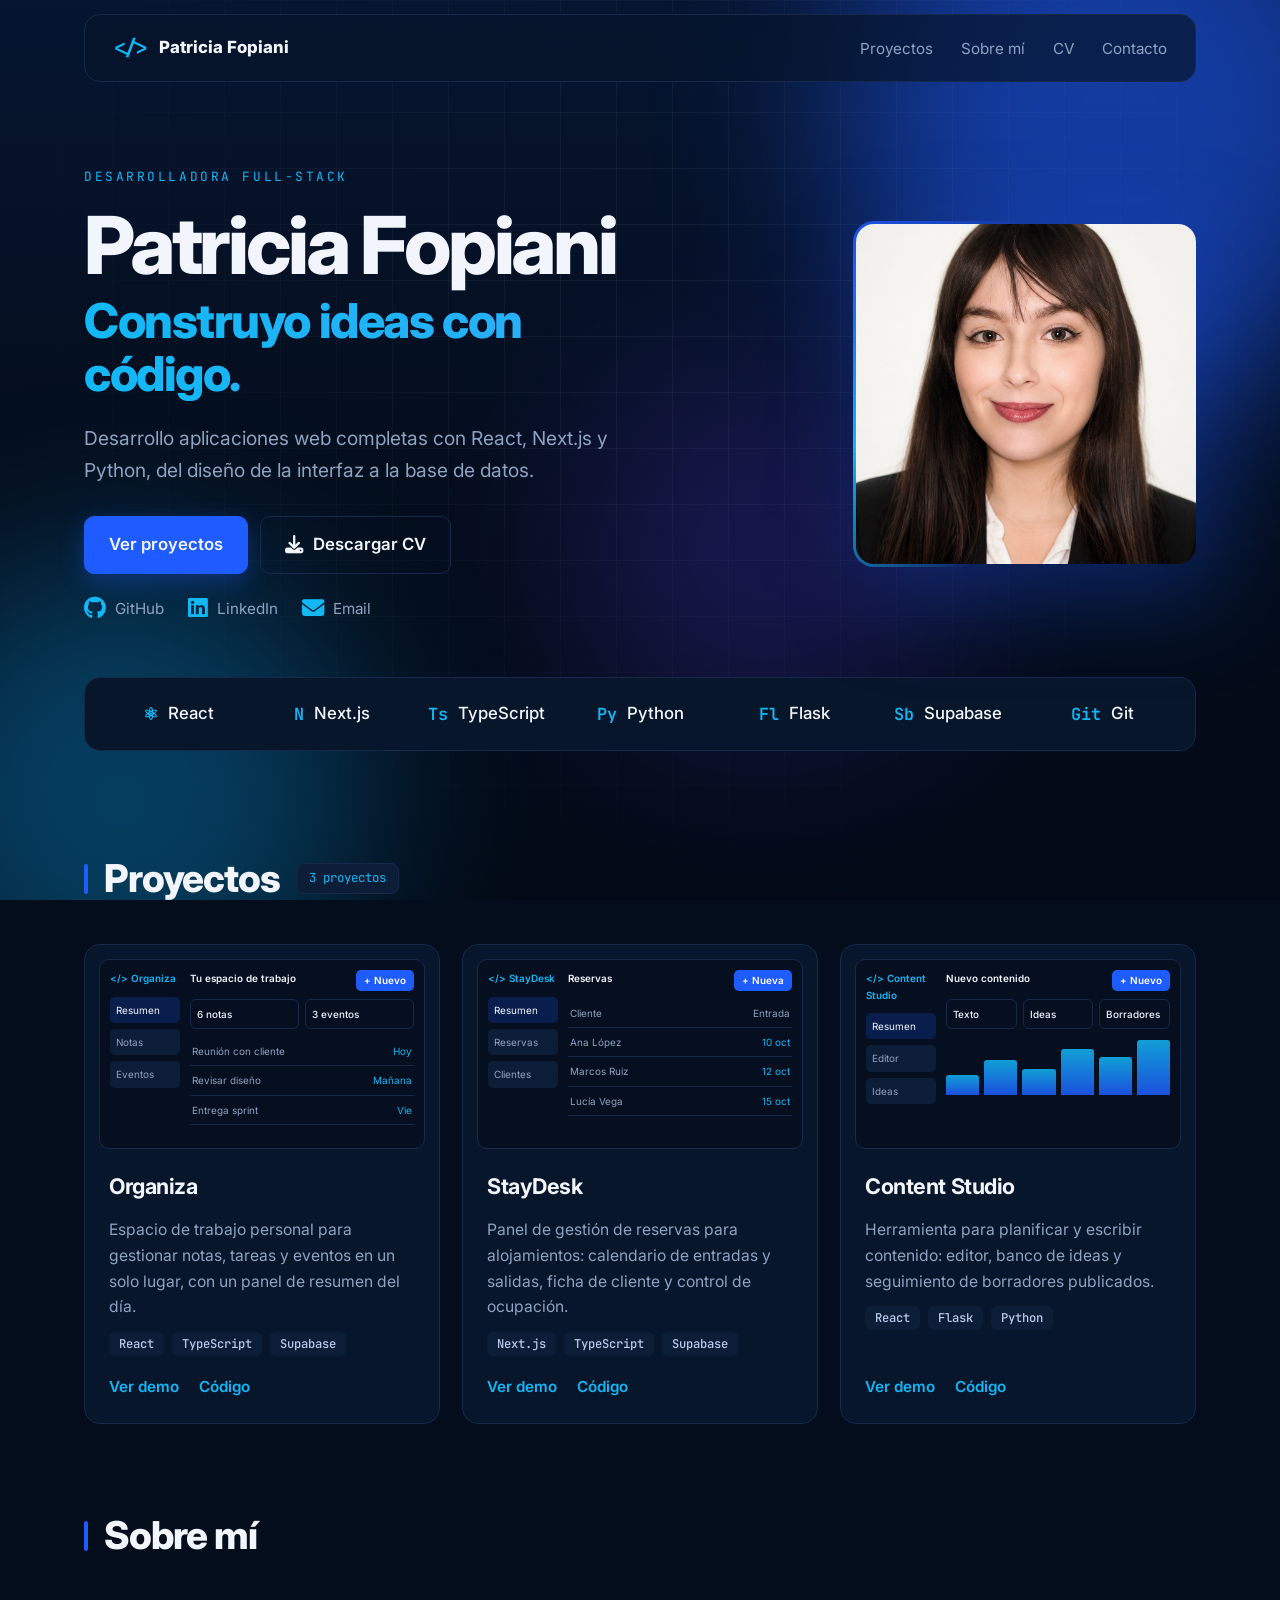
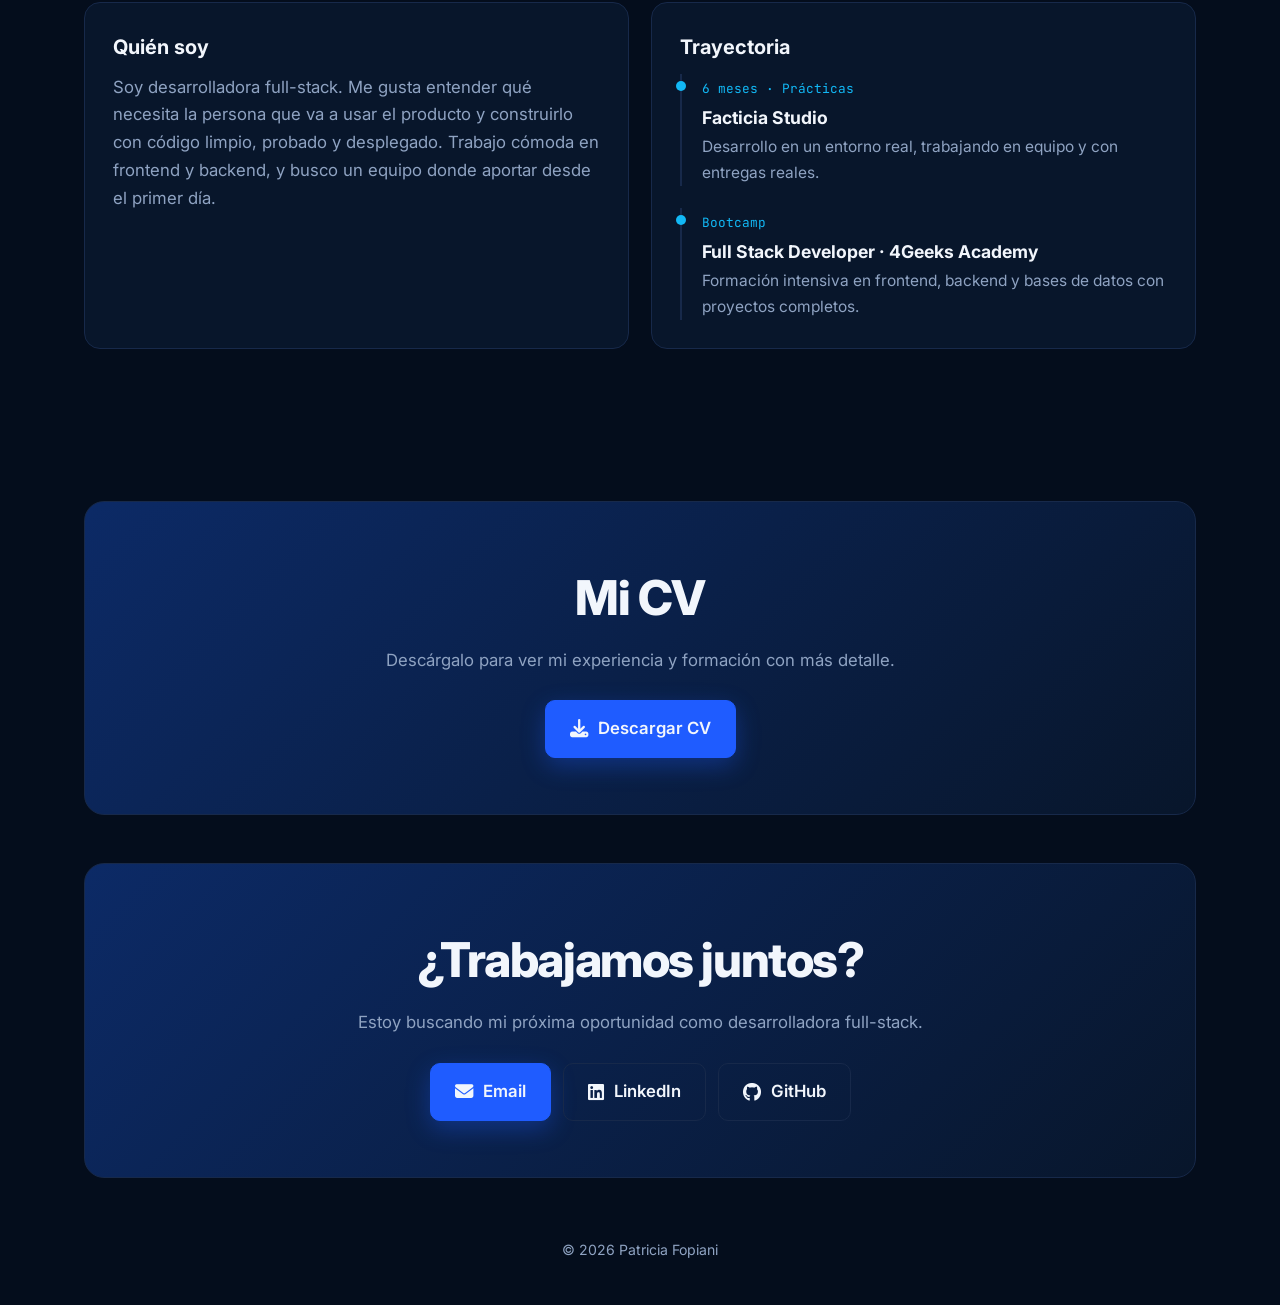
==== index.html @ 93103466 "Add files via upload" ====
<!DOCTYPE html>
<html lang="es">
<head>
  <meta charset="utf-8">
  <meta name="viewport" content="width=device-width, initial-scale=1">

  <title>Patricia Fopiani · Desarrolladora Full-Stack</title>

  <meta name="description" content="Portfolio de Patricia Fopiani, desarrolladora full-stack con React, Next.js, TypeScript, Python y Flask.">

  <link rel="stylesheet" href="https://fonts.googleapis.com/css2?family=Inter:wght@400;500;600;800&family=JetBrains+Mono:wght@400;500&display=swap">

  <!-- Iconos de GitHub, LinkedIn y Email -->
  <link rel="stylesheet" href="https://cdnjs.cloudflare.com/ajax/libs/font-awesome/6.7.2/css/all.min.css">

<style>
:root {
  --bg: #040d1c;
  --panel: #08162b;
  --panel2: #0c1d38;
  --line: #17294a;
  --ink: #f2f6fc;
  --muted: #8fa3c2;
  --cy: #12b8f5;
  --bl: #1f5cff;
  --r: 16px;
}

* {
  box-sizing: border-box;
  margin: 0;
}

html {
  scroll-behavior: smooth;
  scroll-padding-top: 90px;
}

body {
  background: var(--bg);
  color: var(--ink);
  font: 400 1.05rem/1.65 Inter, system-ui, sans-serif;
}

a {
  color: inherit;
  text-decoration: none;
}

:focus-visible {
  outline: 3px solid var(--cy);
  outline-offset: 3px;
  border-radius: 8px;
}

.mono {
  font-family: "JetBrains Mono", monospace;
}

.wrap {
  max-width: 1160px;
  margin: 0 auto;
  padding: 0 24px;
}

/* NAVEGACIÓN */

.nav {
  position: sticky;
  top: 14px;
  z-index: 5;
  margin-top: 14px;
  display: flex;
  justify-content: space-between;
  align-items: center;
  padding: 16px 28px;
  background: #06142bb3;
  backdrop-filter: blur(12px);
  border: 1px solid var(--line);
  border-radius: var(--r);
}

.logo {
  display: flex;
  align-items: center;
  gap: 10px;
  font-weight: 800;
}

.logo b {
  color: var(--cy);
  font-family: "JetBrains Mono", monospace;
  font-size: 1.3rem;
}

.nav ul {
  display: flex;
  gap: 28px;
  list-style: none;
  padding: 0;
  font-size: .95rem;
  color: var(--muted);
}

.nav ul a:hover {
  color: var(--ink);
}

/* PRESENTACIÓN */

.hero {
  display: grid;
  grid-template-columns: 1.25fr 1fr;
  gap: 48px;
  align-items: center;
  padding: 84px 0 56px;
}

.tag {
  color: var(--cy);
  font-size: .8rem;
  letter-spacing: .2em;
  text-transform: uppercase;
}

.hero h1 {
  font-size: clamp(2.8rem, 7vw, 5rem);
  font-weight: 800;
  letter-spacing: -.04em;
  line-height: 1;
  margin: 18px 0 10px;
}

.hero h2 {
  font-size: clamp(1.8rem, 4.2vw, 3rem);
  font-weight: 800;
  letter-spacing: -.03em;
  line-height: 1.1;
  background: linear-gradient(90deg, var(--cy), #4aa3ff);
  background-size: 200% 100%;
  -webkit-background-clip: text;
  background-clip: text;
  color: transparent;
}

.hero p {
  color: var(--muted);
  font-size: 1.2rem;
  margin: 22px 0 30px;
  max-width: 44ch;
}

/* BOTONES */

.btns {
  display: flex;
  flex-wrap: wrap;
  gap: 12px;
}

.btn {
  display: inline-flex;
  align-items: center;
  justify-content: center;
  gap: 10px;
  padding: 14px 24px;
  border-radius: 10px;
  border: 1px solid var(--line);
  font-weight: 600;
  transition: transform .15s, border-color .15s;
}

.btn:hover {
  transform: translateY(-2px);
  border-color: var(--cy);
}

.btn.p {
  background: var(--bl);
  border-color: var(--bl);
  box-shadow: 0 8px 24px #1f5cff55;
}

.btn i {
  font-size: 1.15rem;
}

/* REDES SOCIALES */

.social {
  display: flex;
  flex-wrap: wrap;
  align-items: center;
  gap: 24px;
  margin-top: 22px;
}

.social a {
  display: inline-flex;
  align-items: center;
  gap: 9px;
  color: var(--muted);
  font-size: .95rem;
  transition: color .2s, transform .2s;
}

.social a i {
  font-size: 1.4rem;
  color: var(--cy);
}

.social a:hover {
  color: var(--ink);
  transform: translateY(-3px);
}

/* FOTO */

.photo {
  justify-self: end;
  width: 100%;
  max-width: 340px;
  aspect-ratio: 1;
  border-radius: 18px;
  position: relative;
  overflow: visible;
}

@property --a {
  syntax: "<angle>";
  inherits: false;
  initial-value: 0deg;
}

.photo:before {
  content: "";
  position: absolute;
  inset: -3px;
  border-radius: 21px;
  background: conic-gradient(
    from var(--a),
    transparent 0 55%,
    var(--cy),
    var(--bl),
    transparent
  );
  animation: spin 6s linear infinite;
}

.photo:after {
  content: "";
  position: absolute;
  inset: 8% -6% -8% 6%;
  z-index: -1;
  background: #1f5cff55;
  filter: blur(50px);
}

.photo img {
  position: relative;
  z-index: 1;
  width: 100%;
  height: 100%;
  object-fit: cover;
  display: block;
  border-radius: 18px;
}

/* TECNOLOGÍAS */

.stack {
  display: grid;
  grid-template-columns: repeat(auto-fit, minmax(130px, 1fr));
  gap: 12px;
  padding: 22px;
  background: var(--panel);
  border: 1px solid var(--line);
  border-radius: var(--r);
  margin-bottom: 24px;
}

.stack span {
  display: flex;
  align-items: center;
  justify-content: center;
  gap: 10px;
  font-weight: 500;
  transition: transform .2s, color .2s;
}

.stack span:hover {
  transform: translateY(-3px);
  color: var(--cy);
}

.stack i {
  font: 600 1.05rem "JetBrains Mono", monospace;
  color: var(--cy);
  font-style: normal;
}

/* SECCIONES */

section {
  padding: 72px 0 8px;
}

.h {
  display: flex;
  align-items: center;
  gap: 16px;
  margin-bottom: 34px;
}

.h:before {
  content: "";
  width: 4px;
  height: 30px;
  background: var(--bl);
  border-radius: 2px;
}

.h h2 {
  font-size: clamp(1.8rem, 3.6vw, 2.4rem);
  font-weight: 800;
  letter-spacing: -.03em;
}

.pill {
  font-size: .78rem;
  padding: 4px 12px;
  border: 1px solid var(--line);
  border-radius: 8px;
  color: var(--cy);
  background: var(--panel2);
}

/* PROYECTOS */

.grid {
  display: grid;
  grid-template-columns: repeat(auto-fit, minmax(320px, 1fr));
  gap: 22px;
}

.card {
  position: relative;
  overflow: hidden;
  background: var(--panel);
  border: 1px solid var(--line);
  border-radius: var(--r);
  padding: 14px;
  display: flex;
  flex-direction: column;
  transition: transform .3s, border-color .3s,
              box-shadow .3s, opacity .7s;
}

.card:before {
  content: "";
  position: absolute;
  inset: 0;
  pointer-events: none;
  opacity: 0;
  transition: opacity .25s;
  background: radial-gradient(
    300px circle at var(--mx, 50%) var(--my, 50%),
    #12b8f51f,
    transparent 70%
  );
}

.card:hover:before {
  opacity: 1;
}

.card:hover {
  transform: translateY(-6px);
  border-color: var(--cy);
  box-shadow: 0 20px 50px #0008;
}

.mock {
  display: grid;
  grid-template-columns: 70px 1fr;
  gap: 10px;
  background: #050f20;
  border: 1px solid var(--line);
  border-radius: 10px;
  padding: 10px;
  font-size: .62rem;
  color: var(--muted);
  height: 190px;
  overflow: hidden;
}

.mock .sb {
  display: flex;
  flex-direction: column;
  gap: 6px;
}

.mock .sb em {
  font-style: normal;
  color: var(--cy);
  font-weight: 600;
  margin-bottom: 4px;
}

.mock .sb s {
  text-decoration: none;
  padding: 5px 6px;
  border-radius: 5px;
  background: var(--panel2);
}

.mock .sb s:first-of-type {
  background: #1f5cff33;
  color: var(--ink);
}

.mock .top {
  display: flex;
  justify-content: space-between;
  color: var(--ink);
  font-weight: 600;
  margin-bottom: 8px;
}

.mock .top u {
  text-decoration: none;
  background: var(--bl);
  color: #fff;
  padding: 2px 8px;
  border-radius: 5px;
}

.kp {
  display: flex;
  gap: 6px;
  margin-bottom: 8px;
}

.kp b {
  flex: 1;
  padding: 6px;
  border: 1px solid var(--line);
  border-radius: 6px;
  color: var(--ink);
  font-weight: 500;
}

.row {
  display: flex;
  justify-content: space-between;
  padding: 6px 2px;
  border-bottom: 1px solid var(--line);
}

.row i {
  font-style: normal;
  color: var(--cy);
}

.bars {
  display: flex;
  align-items: flex-end;
  gap: 5px;
  height: 58px;
  margin-top: 6px;
}

.bars span {
  flex: 1;
  background: linear-gradient(var(--cy), var(--bl));
  border-radius: 3px 3px 0 0;
  opacity: .85;
}

.body {
  padding: 20px 10px 10px;
  display: flex;
  flex-direction: column;
  gap: 12px;
  flex: 1;
}

.body h3 {
  font-size: 1.35rem;
  letter-spacing: -.02em;
}

.body p {
  color: var(--muted);
  font-size: .98rem;
}

.chips {
  display: flex;
  flex-wrap: wrap;
  gap: 8px;
  list-style: none;
  padding: 0;
}

.chips li {
  font: 500 .76rem "JetBrains Mono", monospace;
  padding: 4px 10px;
  border-radius: 6px;
  background: var(--panel2);
  color: #b9cbea;
}

.links {
  display: flex;
  gap: 20px;
  margin-top: auto;
  padding-top: 6px;
  font-weight: 600;
  font-size: .95rem;
}

.links a {
  color: var(--cy);
}

.links a:hover {
  text-decoration: underline;
}

/* SOBRE MÍ */

.two {
  display: grid;
  grid-template-columns: 1fr 1fr;
  gap: 22px;
}

.box {
  background: var(--panel);
  border: 1px solid var(--line);
  border-radius: var(--r);
  padding: 28px;
}

.box h3 {
  font-size: 1.25rem;
  margin-bottom: 10px;
}

.box p {
  color: var(--muted);
}

.tl {
  list-style: none;
  padding: 0;
  display: grid;
  gap: 22px;
}

.tl li {
  padding-left: 20px;
  border-left: 2px solid var(--line);
  position: relative;
}

.tl li:before {
  content: "";
  position: absolute;
  left: -6px;
  top: 7px;
  width: 10px;
  height: 10px;
  border-radius: 50%;
  background: var(--cy);
}

.tl time {
  font-size: .8rem;
  color: var(--cy);
}

.tl h4 {
  font-size: 1.1rem;
  margin: 2px 0;
}

.tl p {
  color: var(--muted);
  font-size: .97rem;
}

/* CV Y CONTACTO */

.cta {
  margin: 72px 0 32px;
  padding: 56px 36px;
  text-align: center;
  border: 1px solid var(--line);
  border-radius: 20px;
  background: linear-gradient(135deg, #0c2a66, #08162b);
}

.cta h2 {
  font-size: clamp(1.9rem, 4.4vw, 3rem);
  font-weight: 800;
  letter-spacing: -.03em;
  margin-bottom: 10px;
}

.cta p {
  color: var(--muted);
  margin-bottom: 26px;
}

.cta .btns {
  justify-content: center;
}

footer {
  padding: 20px 0 44px;
  color: var(--muted);
  font-size: .88rem;
  text-align: center;
}

/* FONDO ANIMADO */

.bg {
  position: fixed;
  inset: 0;
  z-index: -1;
  overflow: hidden;
  pointer-events: none;
  background: linear-gradient(
    180deg,
    #061530 0%,
    #040d1c 55%,
    #030a16 100%
  );
}

.bg i {
  position: absolute;
  border-radius: 50%;
  filter: blur(90px);
  opacity: .55;
}

.bg i:nth-child(1) {
  width: 560px;
  height: 560px;
  background: #1f5cff;
  top: -160px;
  right: -120px;
  animation: d1 22s ease-in-out infinite alternate;
}

.bg i:nth-child(2) {
  width: 480px;
  height: 480px;
  background: #0a8fd0;
  bottom: -140px;
  left: -120px;
  opacity: .38;
  animation: d2 26s ease-in-out infinite alternate;
}

.bg i:nth-child(3) {
  width: 380px;
  height: 380px;
  background: #5b3df5;
  top: 40%;
  left: 45%;
  opacity: .22;
  animation: d3 30s ease-in-out infinite alternate;
}

.bg:after {
  content: "";
  position: absolute;
  inset: 0;
  background-image:
    linear-gradient(#ffffff0d 1px, transparent 1px),
    linear-gradient(90deg, #ffffff0d 1px, transparent 1px);
  background-size: 56px 56px;
  -webkit-mask-image: radial-gradient(
    ellipse at 50% 30%, #000 10%, transparent 75%
  );
  mask-image: radial-gradient(
    ellipse at 50% 30%, #000 10%, transparent 75%
  );
}

/* BARRA DE PROGRESO */

.prog {
  position: fixed;
  top: 0;
  left: 0;
  height: 3px;
  width: 100%;
  transform-origin: 0 50%;
  transform: scaleX(0);
  background: linear-gradient(90deg, var(--cy), var(--bl));
  z-index: 10;
}

/* ANIMACIONES */

@keyframes d1 {
  to { transform: translate(-120px, 160px); }
}

@keyframes d2 {
  to { transform: translate(160px, -120px); }
}

@keyframes d3 {
  to { transform: translate(-200px, -80px); }
}

@keyframes spin {
  to { --a: 360deg; }
}

@keyframes up {
  from {
    opacity: 0;
    transform: translateY(24px);
  }
  to {
    opacity: 1;
    transform: none;
  }
}

@keyframes sh {
  to { background-position: 100% 0; }
}

.hero .tag,
.hero h1,
.hero h2,
.hero p,
.hero .btns,
.hero .social,
.photo {
  animation: up .8s cubic-bezier(.2,.7,.2,1) both;
}

.hero h1 { animation-delay: .1s; }
.hero h2 { animation-delay: .22s; }
.hero p { animation-delay: .34s; }
.hero .btns { animation-delay: .46s; }
.hero .social { animation-delay: .56s; }
.photo { animation-delay: .3s; }

.hero h2 {
  animation:
    up .8s .22s cubic-bezier(.2,.7,.2,1) both,
    sh 6s 1s ease-in-out infinite alternate;
}

.js .rv {
  opacity: 0;
  transform: translateY(28px);
  transition:
    opacity .7s ease,
    transform .7s cubic-bezier(.2,.7,.2,1);
  transition-delay: var(--d, 0s);
}

.js .rv.in {
  opacity: 1;
  transform: none;
}

/* RESPONSIVE */

@media (max-width: 820px) {
  .hero {
    grid-template-columns: 1fr;
    padding-top: 48px;
  }

  .photo {
    justify-self: start;
    order: -1;
    max-width: 260px;
  }

  .two {
    grid-template-columns: 1fr;
  }

  .nav ul {
    gap: 14px;
    font-size: .85rem;
  }

  .nav {
    padding: 14px 16px;
  }

  .logo span {
    display: none;
  }
}

@media (max-width: 480px) {
  .wrap {
    padding: 0 16px;
  }

  .nav ul {
    gap: 10px;
    font-size: .76rem;
  }

  .grid {
    grid-template-columns: minmax(0, 1fr);
  }

  .social {
    gap: 18px;
  }

  .cta {
    padding: 36px 20px;
  }
}

@media (prefers-reduced-motion: reduce) {
  html {
    scroll-behavior: auto;
  }

  .bg i,
  .photo:before,
  .hero * {
    animation: none !important;
  }

  .js .rv {
    opacity: 1;
    transform: none;
    transition: none;
  }

  .card,
  .card:hover {
    transform: none;
  }

  .btn {
    transition: none;
  }
}
</style>
</head>

<body>

<div class="bg" aria-hidden="true">
  <i></i><i></i><i></i>
</div>

<div class="prog" aria-hidden="true"></div>

<div class="wrap">

<header class="nav">
  <a class="logo" href="#top">
    <b>&lt;/&gt;</b>
    <span>Patricia Fopiani</span>
  </a>

  <nav aria-label="Principal">
    <ul>
      <li><a href="#proyectos">Proyectos</a></li>
      <li><a href="#sobre-mi">Sobre mí</a></li>
      <li><a href="#cv">CV</a></li>
      <li><a href="#contacto">Contacto</a></li>
    </ul>
  </nav>
</header>

<main id="top">

<!-- PRESENTACIÓN -->

<div class="hero">
  <div>
    <div class="tag mono">Desarrolladora full-stack</div>

    <h1>Patricia Fopiani</h1>

    <h2>Construyo ideas con código.</h2>

    <p>
      Desarrollo aplicaciones web completas con React,
      Next.js y Python, del diseño de la interfaz
      a la base de datos.
    </p>

    <div class="btns">
      <a class="btn p" href="#proyectos">
        Ver proyectos
      </a>

      <a class="btn" href="cv/CV-Patricia-Fopiani.pdf" download>
        <i class="fa-solid fa-download" aria-hidden="true"></i>
        Descargar CV
      </a>
    </div>

    <!-- REDES SOCIALES CORREGIDAS -->

    <div class="social">

      <a href="https://github.com/PatriciaFR2517"
         target="_blank"
         rel="noopener noreferrer">
        <i class="fa-brands fa-github" aria-hidden="true"></i>
        GitHub
      </a>

      <a href="https://www.linkedin.com/in/patricia-fopiani-rom%C3%A1n-66a415218/"
         target="_blank"
         rel="noopener noreferrer">
        <i class="fa-brands fa-linkedin" aria-hidden="true"></i>
        LinkedIn
      </a>

      <a href="mailto:patrifr2517@gmail.com">
        <i class="fa-solid fa-envelope" aria-hidden="true"></i>
        Email
      </a>

    </div>
  </div>

  <!-- FOTO: CONSERVA AQUÍ TU IMG ORIGINAL CON BASE64 -->
  <div class="photo">
    <img src="foto-patricia.jpg"
         alt="Retrato de Patricia Fopiani">
  </div>

</div>

<!-- TECNOLOGÍAS -->

<div class="stack" aria-label="Tecnologías">
  <span><i>⚛</i>React</span>
  <span><i>N</i>Next.js</span>
  <span><i>Ts</i>TypeScript</span>
  <span><i>Py</i>Python</span>
  <span><i>Fl</i>Flask</span>
  <span><i>Sb</i>Supabase</span>
  <span><i>Git</i>Git</span>
</div>

<!-- PROYECTOS -->

<section id="proyectos">

  <div class="h">
    <h2>Proyectos</h2>
    <span class="pill mono">3 proyectos</span>
  </div>

  <div class="grid">

    <!-- ORGANIZA -->

    <article class="card">
      <div class="mock" aria-hidden="true">
        <div class="sb">
          <em>&lt;/&gt; Organiza</em>
          <s>Resumen</s>
          <s>Notas</s>
          <s>Eventos</s>
        </div>

        <div>
          <div class="top">
            Tu espacio de trabajo <u>+ Nuevo</u>
          </div>

          <div class="kp">
            <b>6 notas</b>
            <b>3 eventos</b>
          </div>

          <div class="row">
            Reunión con cliente <i>Hoy</i>
          </div>

          <div class="row">
            Revisar diseño <i>Mañana</i>
          </div>

          <div class="row">
            Entrega sprint <i>Vie</i>
          </div>
        </div>
      </div>

      <div class="body">
        <h3>Organiza</h3>

        <p>
          Espacio de trabajo personal para gestionar
          notas, tareas y eventos en un solo lugar,
          con un panel de resumen del día.
        </p>

        <ul class="chips">
          <li>React</li>
          <li>TypeScript</li>
          <li>Supabase</li>
        </ul>

        <div class="links">
          <a href="proyectos/organiza.html">Ver demo</a>

          <a href="https://github.com/PatriciaFR2517/Organiza"
             target="_blank" rel="noopener noreferrer">
            Código
          </a>
        </div>
      </div>
    </article>

    <!-- STAYDESK -->

    <article class="card">
      <div class="mock" aria-hidden="true">
        <div class="sb">
          <em>&lt;/&gt; StayDesk</em>
          <s>Resumen</s>
          <s>Reservas</s>
          <s>Clientes</s>
        </div>

        <div>
          <div class="top">
            Reservas <u>+ Nueva</u>
          </div>

          <div class="row">
            <span>Cliente</span>
            <span>Entrada</span>
          </div>

          <div class="row">
            Ana López <i>10 oct</i>
          </div>

          <div class="row">
            Marcos Ruiz <i>12 oct</i>
          </div>

          <div class="row">
            Lucía Vega <i>15 oct</i>
          </div>
        </div>
      </div>

      <div class="body">
        <h3>StayDesk</h3>

        <p>
          Panel de gestión de reservas para alojamientos:
          calendario de entradas y salidas, ficha de
          cliente y control de ocupación.
        </p>

        <ul class="chips">
          <li>Next.js</li>
          <li>TypeScript</li>
          <li>Supabase</li>
        </ul>

        <div class="links">
          <a href="proyectos/staydesk.html">Ver demo</a>

          <a href="https://github.com/PatriciaFR2517/PatriciaFR2517.github.io/blob/main/proyectos/staydesk.html"
             target="_blank" rel="noopener noreferrer">
            Código
          </a>
        </div>
      </div>
    </article>

    <!-- CONTENT STUDIO -->

    <article class="card">
      <div class="mock" aria-hidden="true">
        <div class="sb">
          <em>&lt;/&gt; Content Studio</em>
          <s>Resumen</s>
          <s>Editor</s>
          <s>Ideas</s>
        </div>

        <div>
          <div class="top">
            Nuevo contenido <u>+ Nuevo</u>
          </div>

          <div class="kp">
            <b>Texto</b>
            <b>Ideas</b>
            <b>Borradores</b>
          </div>

          <div class="bars">
            <span style="height:35%"></span>
            <span style="height:60%"></span>
            <span style="height:45%"></span>
            <span style="height:80%"></span>
            <span style="height:65%"></span>
            <span style="height:95%"></span>
          </div>
        </div>
      </div>

      <div class="body">
        <h3>Content Studio</h3>

        <p>
          Herramienta para planificar y escribir contenido:
          editor, banco de ideas y seguimiento de
          borradores publicados.
        </p>

        <ul class="chips">
          <li>React</li>
          <li>Flask</li>
          <li>Python</li>
        </ul>

        <div class="links">
          <a href="proyectos/content-studio.html">Ver demo</a>

          <a href="https://github.com/PatriciaFR2517/PatriciaFR2517.github.io/blob/main/proyectos/content-studio.html"
             target="_blank" rel="noopener noreferrer">
            Código
          </a>
        </div>
      </div>
    </article>

  </div>
</section>

<!-- SOBRE MÍ -->

<section id="sobre-mi">

  <div class="h">
    <h2>Sobre mí</h2>
  </div>

  <div class="two">

    <div class="box">
      <h3>Quién soy</h3>

      <p>
        Soy desarrolladora full-stack. Me gusta entender
        qué necesita la persona que va a usar el producto
        y construirlo con código limpio, probado y
        desplegado. Trabajo cómoda en frontend y backend,
        y busco un equipo donde aportar desde el primer día.
      </p>
    </div>

    <div class="box">
      <h3>Trayectoria</h3>

      <ul class="tl">
        <li>
          <time class="mono">6 meses · Prácticas</time>
          <h4>Facticia Studio</h4>
          <p>
            Desarrollo en un entorno real, trabajando
            en equipo y con entregas reales.
          </p>
        </li>

        <li>
          <time class="mono">Bootcamp</time>
          <h4>Full Stack Developer · 4Geeks Academy</h4>
          <p>
            Formación intensiva en frontend, backend
            y bases de datos con proyectos completos.
          </p>
        </li>
      </ul>
    </div>

  </div>
</section>

<!-- CURRÍCULUM -->

<section id="cv">
  <div class="cta">

    <h2>Mi CV</h2>

    <p>
      Descárgalo para ver mi experiencia y
      formación con más detalle.
    </p>

    <div class="btns">
      <a class="btn p"
         href="cv/CV-Patricia-Fopiani.pdf"
         download>
        <i class="fa-solid fa-download" aria-hidden="true"></i>
        Descargar CV
      </a>
    </div>

  </div>
</section>

<!-- CONTACTO -->

<section id="contacto" style="padding-top:8px">
  <div class="cta" style="margin-top:0">

    <h2>¿Trabajamos juntos?</h2>

    <p>
      Estoy buscando mi próxima oportunidad
      como desarrolladora full-stack.
    </p>

    <div class="btns">

      <a class="btn p"
         href="mailto:patrifr2517@gmail.com">
        <i class="fa-solid fa-envelope" aria-hidden="true"></i>
        Email
      </a>

      <a class="btn"
         href="https://www.linkedin.com/in/patricia-fopiani-rom%C3%A1n-66a415218/"
         target="_blank"
         rel="noopener noreferrer">
        <i class="fa-brands fa-linkedin" aria-hidden="true"></i>
        LinkedIn
      </a>

      <a class="btn"
         href="https://github.com/PatriciaFR2517"
         target="_blank"
         rel="noopener noreferrer">
        <i class="fa-brands fa-github" aria-hidden="true"></i>
        GitHub
      </a>

    </div>

  </div>
</section>

</main>

<footer>
  © 2026 Patricia Fopiani
</footer>

</div>

<!-- JAVASCRIPT -->

<script>
(function() {
  var d = document;
  var r = d.documentElement;

  r.classList.add('js');

  var els = d.querySelectorAll(
    '.stack, section .h, .card, .box, .cta'
  );

  els.forEach(function(e, i) {
    e.classList.add('rv');
    e.style.setProperty('--d', (i % 3) * .12 + 's');
  });

  if ('IntersectionObserver' in window) {
    var o = new IntersectionObserver(function(a) {
      a.forEach(function(x) {
        if (x.isIntersecting) {
          x.target.classList.add('in');
          o.unobserve(x.target);
        }
      });
    }, { threshold: .12 });

    els.forEach(function(e) {
      o.observe(e);
    });
  } else {
    els.forEach(function(e) {
      e.classList.add('in');
    });
  }

  var p = d.querySelector('.prog');

  addEventListener('scroll', function() {
    var h = r.scrollHeight - innerHeight;
    p.style.transform = 'scaleX(' +
      (h > 0 ? scrollY / h : 0) + ')';
  }, { passive: true });

  d.querySelectorAll('.card').forEach(function(c) {
    c.addEventListener('pointermove', function(e) {
      var b = c.getBoundingClientRect();

      c.style.setProperty(
        '--mx',
        e.clientX - b.left + 'px'
      );

      c.style.setProperty(
        '--my',
        e.clientY - b.top + 'px'
      );
    });
  });
})();
</script>

</body>
</html>
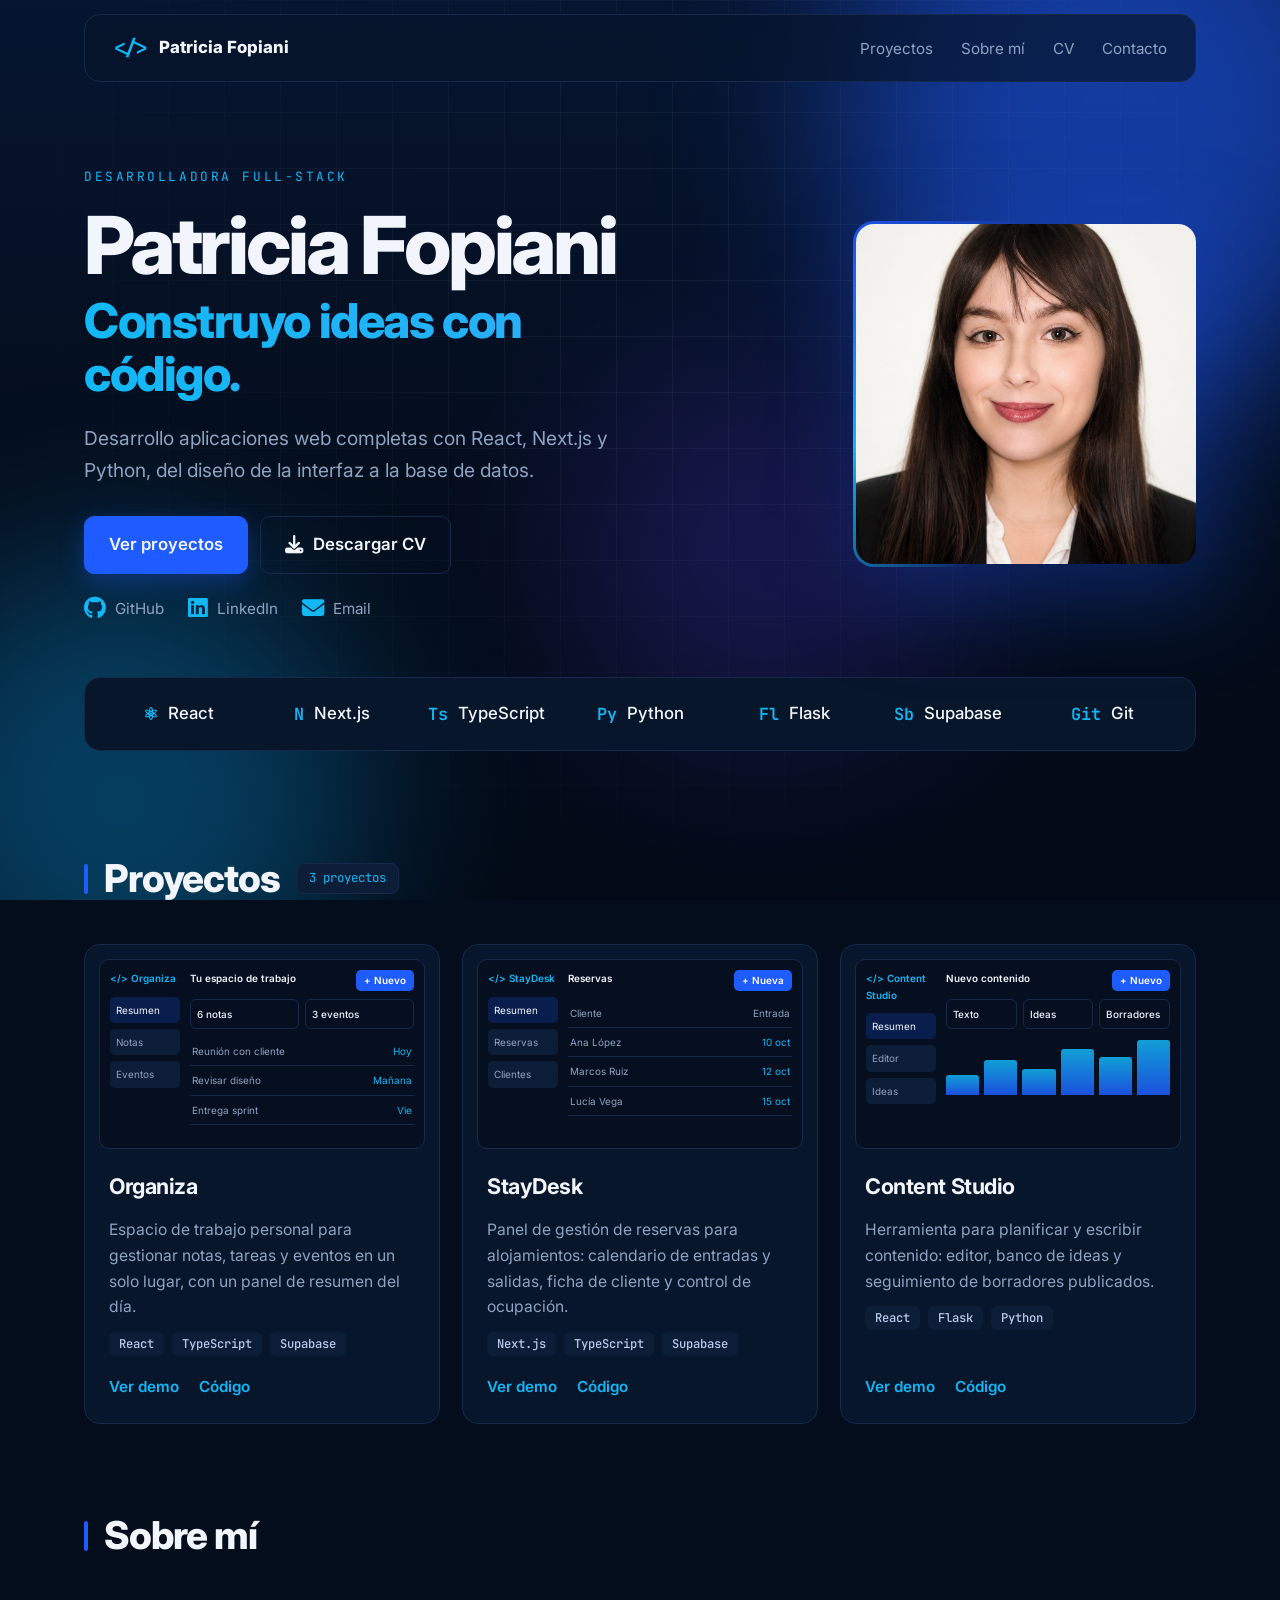
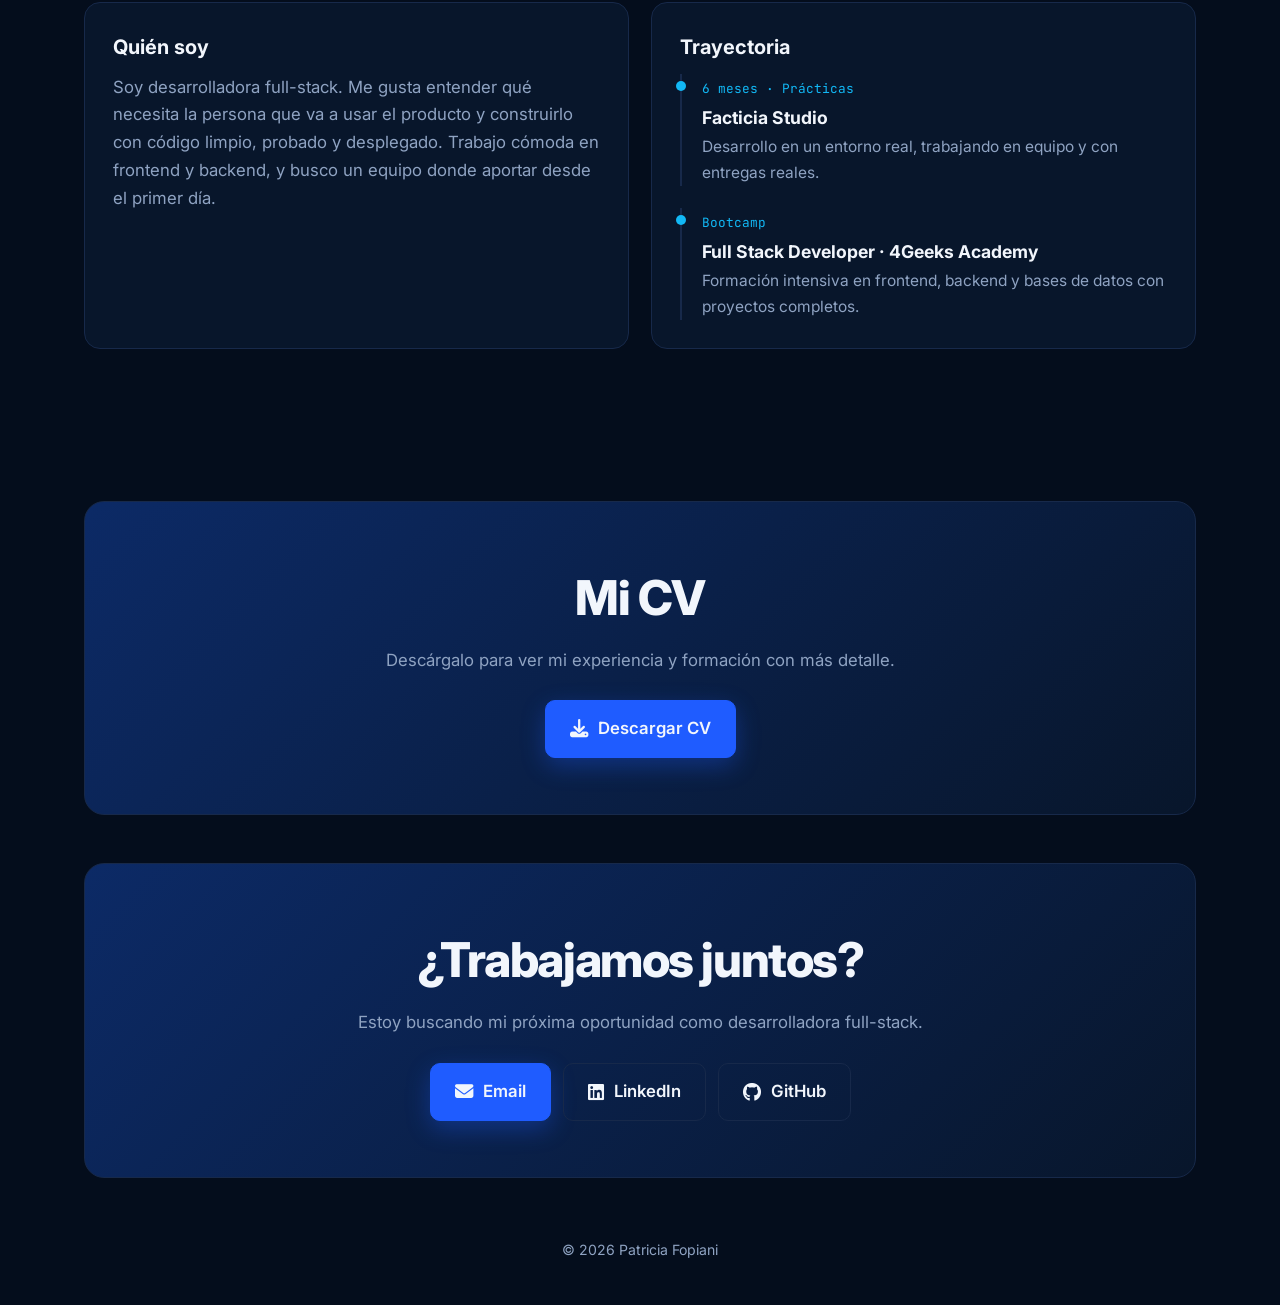
==== commit 779efecb: "Update index.html" ====
--- a/index.html
+++ b/index.html
@@ -1025,7 +1025,7 @@
         </ul>
 
         <div class="links">
-          <a href="proyectos/organiza.html">Ver demo</a>
+          <a href="PROYECTOS/organiza.html">Ver demo</a>
 
           <a href="https://github.com/PatriciaFR2517/Organiza"
              target="_blank" rel="noopener noreferrer">
@@ -1086,7 +1086,7 @@
         </ul>
 
         <div class="links">
-          <a href="proyectos/staydesk.html">Ver demo</a>
+          <a href="PROYECTOS/staydesk.html">Ver demo</a>
 
           <a href="https://github.com/PatriciaFR2517/PatriciaFR2517.github.io/blob/main/proyectos/staydesk.html"
              target="_blank" rel="noopener noreferrer">
@@ -1145,7 +1145,7 @@
         </ul>
 
         <div class="links">
-          <a href="proyectos/content-studio.html">Ver demo</a>
+          <a href="PROYECTOS/content-studio.html">Ver demo</a>
 
           <a href="https://github.com/PatriciaFR2517/PatriciaFR2517.github.io/blob/main/proyectos/content-studio.html"
              target="_blank" rel="noopener noreferrer">
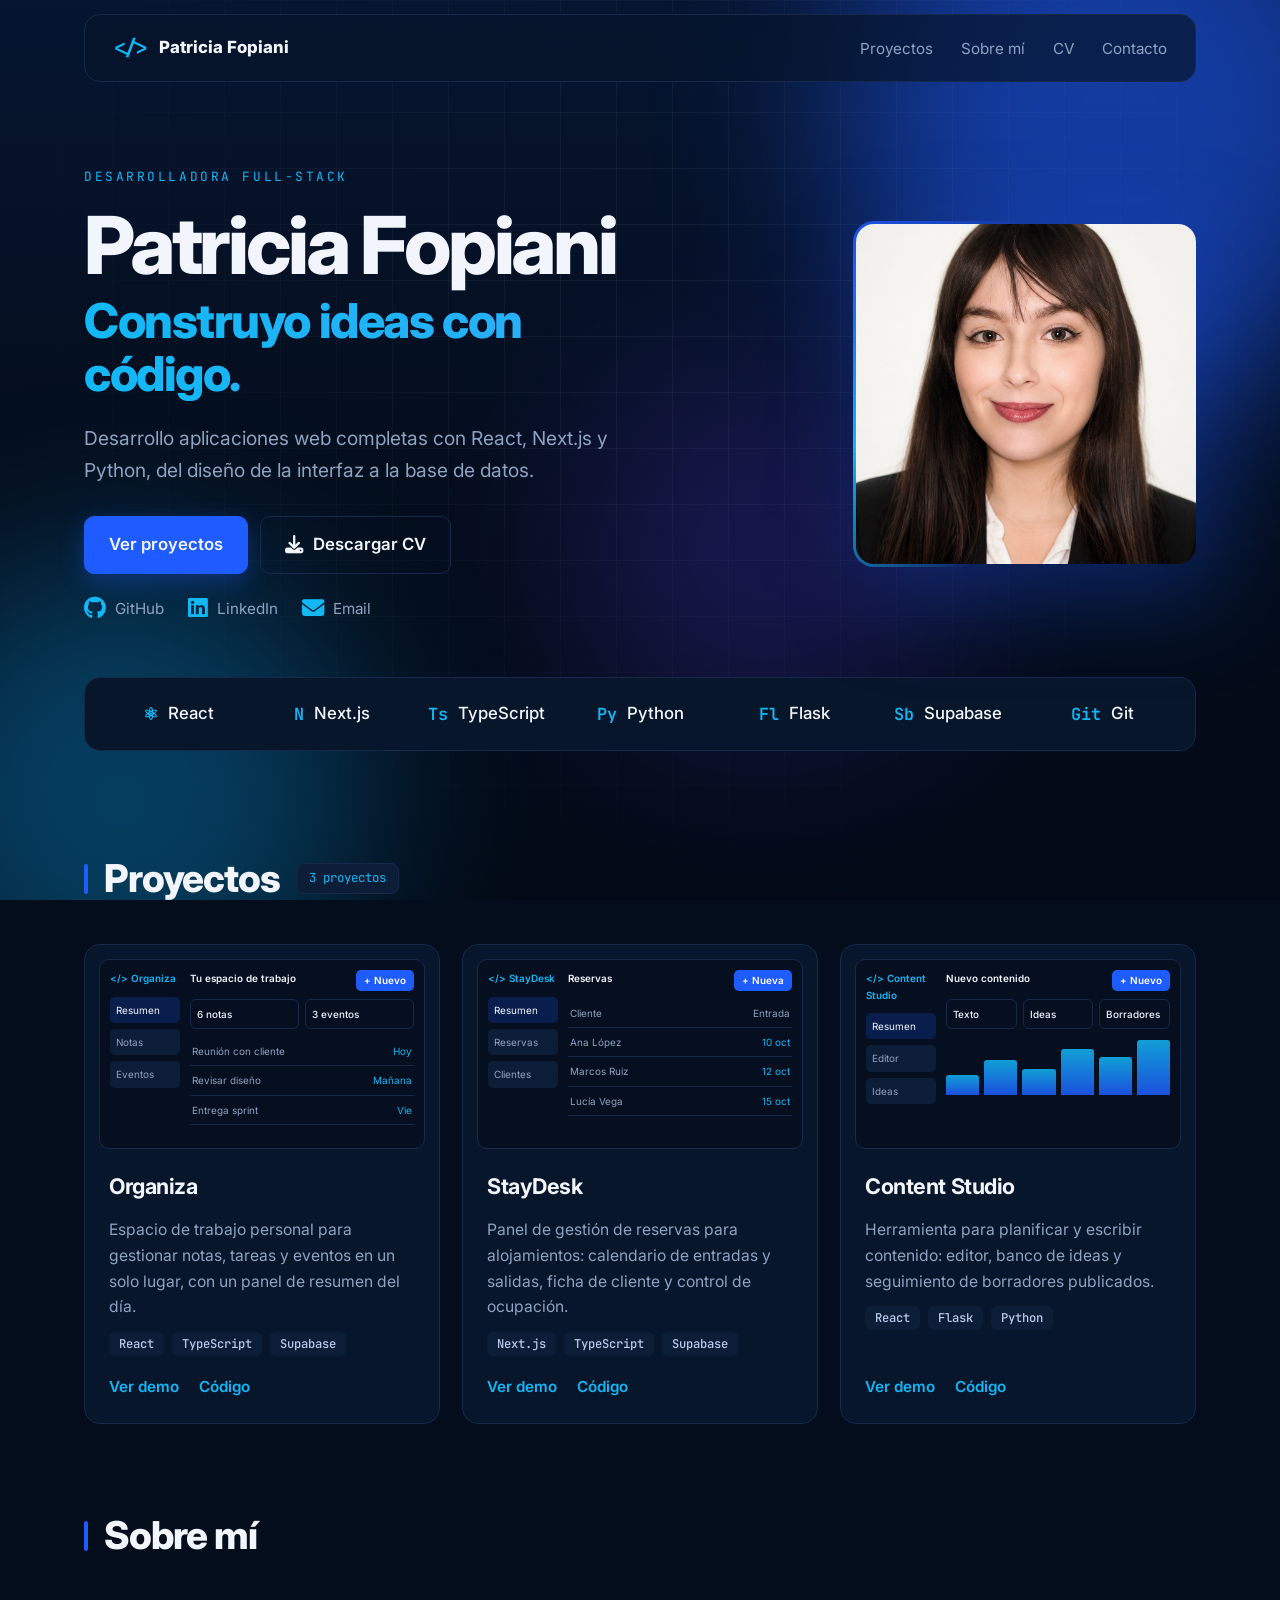
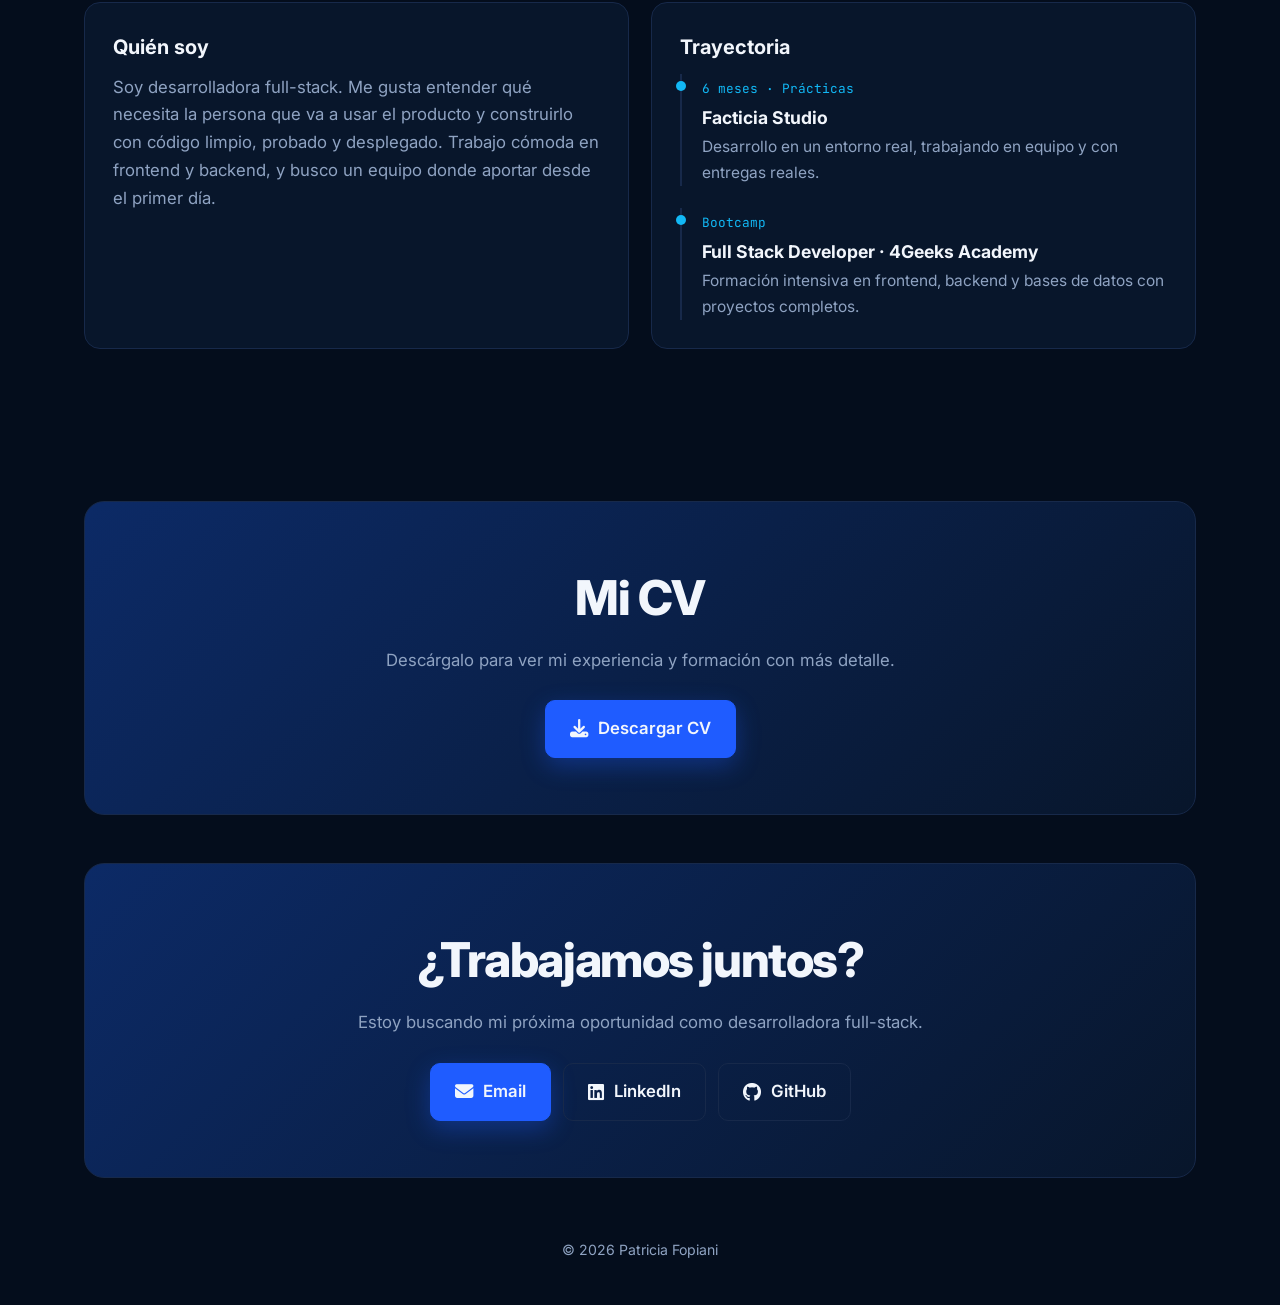
==== commit e19ebc65: "Update index.html" ====
--- a/index.html
+++ b/index.html
@@ -1088,7 +1088,7 @@
         <div class="links">
           <a href="PROYECTOS/staydesk.html">Ver demo</a>
 
-          <a href="https://github.com/PatriciaFR2517/PatriciaFR2517.github.io/blob/main/proyectos/staydesk.html"
+          <a href="https://github.com/PatriciaFR2517/PatriciaFR2517.github.io/blob/main/PROYECTOS/staydesk.html"
              target="_blank" rel="noopener noreferrer">
             Código
           </a>
@@ -1147,7 +1147,7 @@
         <div class="links">
           <a href="PROYECTOS/content-studio.html">Ver demo</a>
 
-          <a href="https://github.com/PatriciaFR2517/PatriciaFR2517.github.io/blob/main/proyectos/content-studio.html"
+          <a href="https://github.com/PatriciaFR2517/PatriciaFR2517.github.io/blob/main/PROYECTOS/content-studio.html"
              target="_blank" rel="noopener noreferrer">
             Código
           </a>
